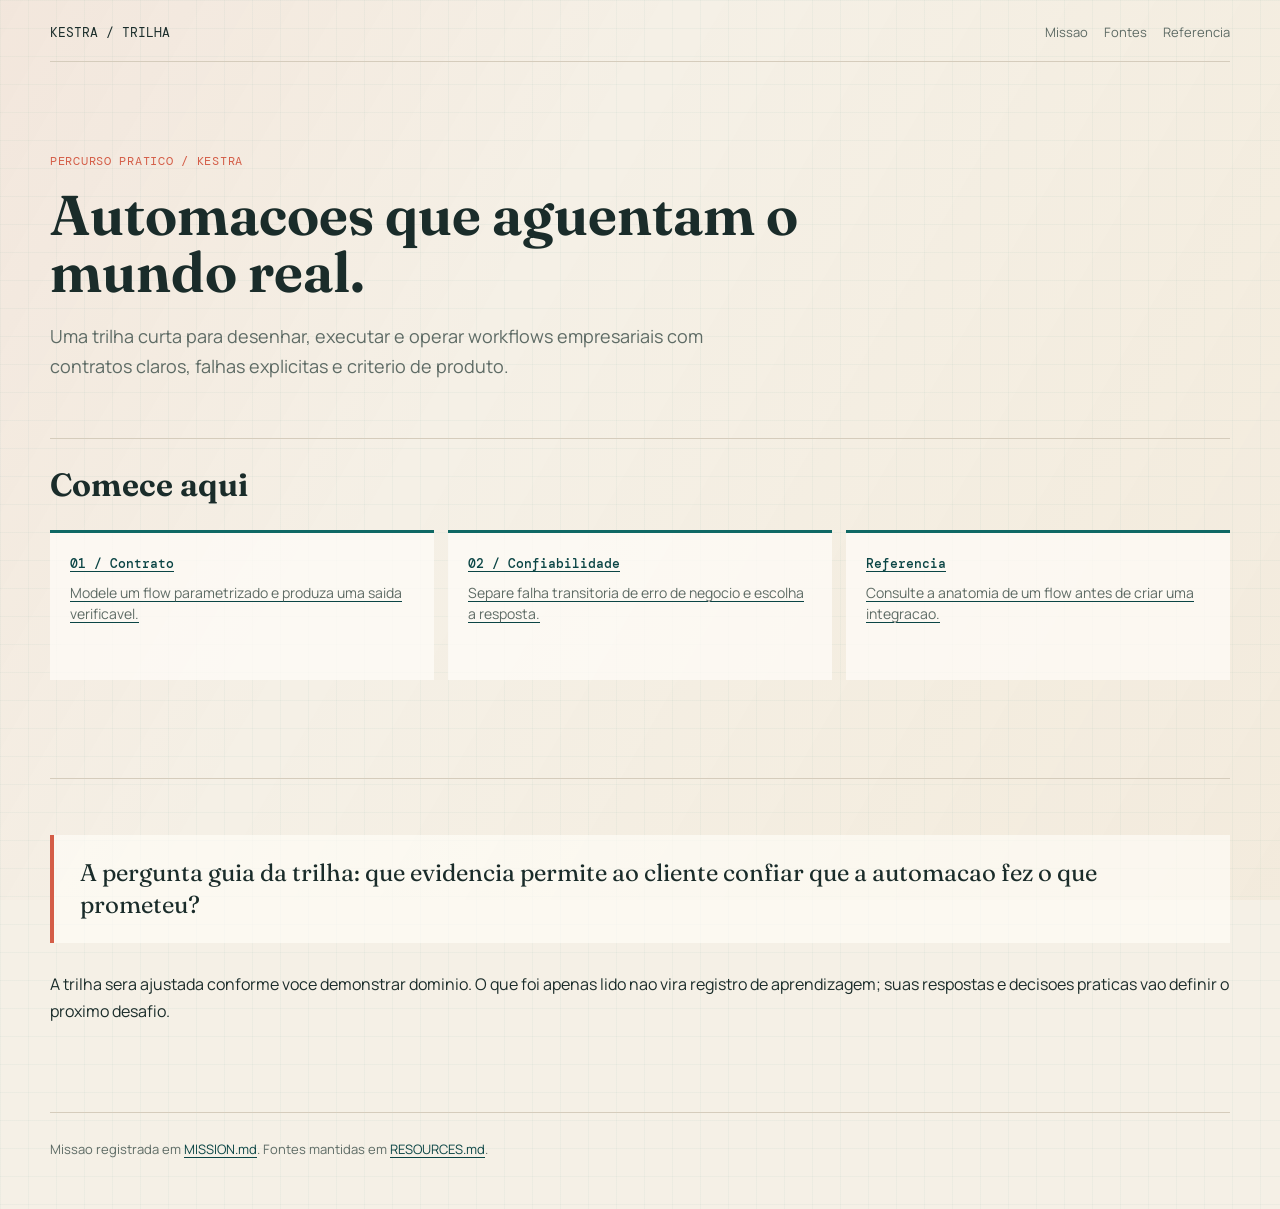
==== lessons/index.html @ 7d152149 "adiciona liçõe 1 e 2" ====
<!doctype html>
<html lang="pt-BR">
<head>
  <meta charset="utf-8">
  <meta name="viewport" content="width=device-width, initial-scale=1">
  <title>Kestra | Trilha de automacoes empresariais</title>
  <link rel="stylesheet" href="../assets/lesson.css">
</head>
<body>
  <div class="site-shell">
    <header class="topbar">
      <a class="brand" href="index.html">Kestra / trilha</a>
      <nav class="topnav" aria-label="Navegacao">
        <a href="../MISSION.md">Missao</a>
        <a href="../RESOURCES.md">Fontes</a>
        <a href="../reference/fluxo-anatomia.html">Referencia</a>
      </nav>
    </header>

    <main>
      <header class="hero">
        <span class="kicker">Percurso pratico / Kestra</span>
        <h1>Automacoes que aguentam o mundo real.</h1>
        <p>Uma trilha curta para desenhar, executar e operar workflows empresariais com contratos claros, falhas explicitas e criterio de produto.</p>
      </header>

      <section class="resource-band">
        <h2>Comece aqui</h2>
        <div class="roadmap-grid">
          <a class="roadmap-item" href="0001-contrato-de-um-flow.html">
            <strong>01 / Contrato</strong>
            <p>Modele um flow parametrizado e produza uma saida verificavel.</p>
          </a>
          <a class="roadmap-item" href="0002-falhas-e-retries.html">
            <strong>02 / Confiabilidade</strong>
            <p>Separe falha transitoria de erro de negocio e escolha a resposta.</p>
          </a>
          <a class="roadmap-item" href="../reference/fluxo-anatomia.html">
            <strong>Referencia</strong>
            <p>Consulte a anatomia de um flow antes de criar uma integracao.</p>
          </a>
        </div>
      </section>

      <section class="resource-band">
        <div class="pull-quote">A pergunta guia da trilha: que evidencia permite ao cliente confiar que a automacao fez o que prometeu?</div>
        <p>A trilha sera ajustada conforme voce demonstrar dominio. O que foi apenas lido nao vira registro de aprendizagem; suas respostas e decisoes praticas vao definir o proximo desafio.</p>
      </section>
    </main>

    <footer class="footer">Missao registrada em <a href="../MISSION.md">MISSION.md</a>. Fontes mantidas em <a href="../RESOURCES.md">RESOURCES.md</a>.</footer>
  </div>
</body>
</html>
---- assets/lesson.css ----
@import url('https://fonts.googleapis.com/css2?family=DM+Mono:wght@400;500&family=Fraunces:opsz,wght@9..144,500;9..144,650;9..144,700&family=Manrope:wght@400;500;600;700&display=swap');

:root {
  --paper: #f5f0e6;
  --paper-deep: #ebe3d4;
  --ink: #1a2c2a;
  --muted: #5e6b65;
  --teal: #0f6864;
  --teal-dark: #0b4545;
  --coral: #d45d47;
  --gold: #d79a36;
  --line: #d5ccbc;
  --code: #132d2d;
  --white: #fffdf8;
  --success: #16644d;
  --danger: #a43f35;
  --shadow: 0 18px 45px rgba(26, 44, 42, 0.09);
}

* {
  box-sizing: border-box;
}

html {
  scroll-behavior: smooth;
}

body {
  margin: 0;
  color: var(--ink);
  background-color: var(--paper);
  background-image:
    linear-gradient(rgba(15, 104, 100, 0.035) 1px, transparent 1px),
    linear-gradient(90deg, rgba(15, 104, 100, 0.035) 1px, transparent 1px);
  background-size: 28px 28px;
  font-family: 'Manrope', 'Segoe UI', sans-serif;
  font-size: 16px;
  line-height: 1.65;
}

body::before {
  position: fixed;
  inset: 0;
  z-index: -1;
  background: linear-gradient(120deg, rgba(212, 93, 71, 0.06), transparent 38%, rgba(215, 154, 54, 0.05));
  content: '';
  pointer-events: none;
}

a {
  color: var(--teal-dark);
  text-decoration-thickness: 1px;
  text-underline-offset: 3px;
}

a:hover {
  color: var(--coral);
}

button,
select,
textarea {
  font: inherit;
}

button {
  cursor: pointer;
}

.site-shell {
  width: min(1180px, calc(100% - 40px));
  margin: 0 auto;
}

.topbar {
  display: flex;
  align-items: center;
  justify-content: space-between;
  gap: 24px;
  padding: 22px 0 18px;
  border-bottom: 1px solid var(--line);
}

.brand {
  color: var(--ink);
  font-family: 'DM Mono', monospace;
  font-size: 13px;
  letter-spacing: 0;
  text-decoration: none;
  text-transform: uppercase;
}

.topnav {
  display: flex;
  flex-wrap: wrap;
  justify-content: flex-end;
  gap: 16px;
  font-size: 13px;
}

.topnav a {
  color: var(--muted);
  text-decoration: none;
}

.topnav a:hover {
  color: var(--coral);
}

.kicker {
  display: inline-block;
  margin: 0 0 14px;
  color: var(--coral);
  font-family: 'DM Mono', monospace;
  font-size: 12px;
  letter-spacing: 0.06em;
  text-transform: uppercase;
}

.hero {
  max-width: 860px;
  padding: 84px 0 56px;
}

.hero h1,
.page-heading h1 {
  max-width: 860px;
  margin: 0;
  color: var(--ink);
  font-family: 'Fraunces', Georgia, serif;
  font-size: 56px;
  font-weight: 650;
  letter-spacing: 0;
  line-height: 1.02;
}

.hero p,
.page-heading p {
  max-width: 720px;
  margin: 22px 0 0;
  color: var(--muted);
  font-size: 18px;
}

.lesson-meta {
  display: flex;
  flex-wrap: wrap;
  gap: 10px 20px;
  margin-top: 24px;
  color: var(--muted);
  font-family: 'DM Mono', monospace;
  font-size: 12px;
}

.lesson-meta span::before {
  display: inline-block;
  width: 7px;
  height: 7px;
  margin: 0 8px 1px 0;
  border-radius: 50%;
  background: var(--gold);
  content: '';
}

.lesson-layout {
  display: grid;
  grid-template-columns: minmax(0, 1.55fr) minmax(250px, 0.75fr);
  gap: 64px;
  align-items: start;
  padding-bottom: 100px;
}

.content-column > section,
.content-column > article {
  padding: 42px 0;
  border-top: 1px solid var(--line);
}

.content-column > section:first-child,
.content-column > article:first-child {
  padding-top: 0;
  border-top: 0;
}

h2,
h3 {
  color: var(--ink);
  font-family: 'Fraunces', Georgia, serif;
  font-weight: 650;
  letter-spacing: 0;
  line-height: 1.15;
}

h2 {
  margin: 0 0 18px;
  font-size: 32px;
}

h3 {
  margin: 28px 0 10px;
  font-size: 22px;
}

p {
  margin: 0 0 16px;
}

.lead {
  color: var(--teal-dark);
  font-size: 20px;
  line-height: 1.5;
}

.pull-quote {
  margin: 28px 0;
  padding: 22px 26px;
  border-left: 4px solid var(--coral);
  background: rgba(255, 253, 248, 0.65);
  font-family: 'Fraunces', Georgia, serif;
  font-size: 24px;
  line-height: 1.35;
}

.definition-grid,
.roadmap-grid {
  display: grid;
  grid-template-columns: repeat(3, minmax(0, 1fr));
  gap: 14px;
  margin: 26px 0;
}

.definition,
.roadmap-item {
  min-height: 150px;
  padding: 20px;
  border-top: 3px solid var(--teal);
  background: rgba(255, 253, 248, 0.72);
}

.definition strong,
.roadmap-item strong {
  display: block;
  margin-bottom: 8px;
  color: var(--teal-dark);
  font-family: 'DM Mono', monospace;
  font-size: 13px;
  font-weight: 500;
}

.definition p,
.roadmap-item p {
  margin: 0;
  color: var(--muted);
  font-size: 14px;
  line-height: 1.5;
}

.code-frame {
  position: relative;
  margin: 24px 0;
  overflow: hidden;
  border: 1px solid rgba(19, 45, 45, 0.25);
  background: var(--code);
  box-shadow: var(--shadow);
}

.code-label {
  display: flex;
  align-items: center;
  justify-content: space-between;
  gap: 12px;
  padding: 10px 16px;
  color: #b9d7cf;
  border-bottom: 1px solid rgba(255, 255, 255, 0.14);
  font-family: 'DM Mono', monospace;
  font-size: 11px;
  letter-spacing: 0.05em;
  text-transform: uppercase;
}

.code-frame pre {
  margin: 0;
  padding: 22px 20px 24px;
  overflow-x: auto;
  color: #edf5e9;
  font-family: 'DM Mono', monospace;
  font-size: 13px;
  line-height: 1.7;
  white-space: pre;
}

.copy-button,
.action-button {
  padding: 8px 12px;
  border: 1px solid currentColor;
  color: inherit;
  background: transparent;
  font-size: 12px;
  font-weight: 700;
}

.copy-button:hover,
.action-button:hover {
  color: var(--gold);
}

.steps {
  display: grid;
  gap: 0;
  margin: 24px 0;
  counter-reset: step;
}

.step {
  display: grid;
  grid-template-columns: 42px minmax(0, 1fr);
  gap: 16px;
  padding: 18px 0;
  border-bottom: 1px solid var(--line);
}

.step::before {
  display: grid;
  width: 32px;
  height: 32px;
  place-items: center;
  border: 1px solid var(--teal);
  color: var(--teal-dark);
  content: counter(step);
  counter-increment: step;
  font-family: 'DM Mono', monospace;
  font-size: 12px;
}

.step strong {
  display: block;
  margin-bottom: 3px;
}

.step p {
  margin: 0;
  color: var(--muted);
}

.practice {
  margin-top: 26px;
  padding: 26px;
  border: 1px solid var(--line);
  border-left: 5px solid var(--gold);
  background: rgba(255, 253, 248, 0.8);
}

.practice h3 {
  margin-top: 0;
}

.quiz {
  margin-top: 20px;
}

.quiz-question {
  margin: 0 0 14px;
  font-weight: 700;
}

.quiz-options {
  display: grid;
  gap: 9px;
}

.quiz-option {
  width: 100%;
  padding: 12px 14px;
  border: 1px solid var(--line);
  color: var(--ink);
  background: var(--white);
  text-align: left;
}

.quiz-option:hover {
  border-color: var(--teal);
  background: #eef5ed;
}

.quiz-option.is-correct {
  border-color: var(--success);
  color: var(--success);
  background: #e4f1e8;
}

.quiz-option.is-wrong {
  border-color: var(--danger);
  color: var(--danger);
  background: #f8e7e1;
}

.quiz-feedback {
  min-height: 28px;
  margin: 14px 0 0;
  color: var(--muted);
  font-size: 14px;
}

.quiz-feedback.is-visible {
  color: var(--teal-dark);
}

.side-column {
  position: sticky;
  top: 20px;
}

.side-note {
  padding: 22px 0;
  border-top: 3px solid var(--coral);
}

.side-note + .side-note {
  border-top: 1px solid var(--line);
}

.side-note h3 {
  margin: 0 0 10px;
  font-size: 20px;
}

.side-note p,
.side-note li {
  color: var(--muted);
  font-size: 14px;
}

.side-note ul {
  margin: 0;
  padding-left: 18px;
}

.source-list {
  display: grid;
  gap: 12px;
  margin: 20px 0 0;
  padding: 0;
  list-style: none;
}

.source-list li {
  padding-left: 18px;
  border-left: 2px solid var(--gold);
}

.source-list small {
  display: block;
  color: var(--muted);
}

.footer {
  padding: 26px 0 48px;
  border-top: 1px solid var(--line);
  color: var(--muted);
  font-size: 13px;
}

.page-heading {
  max-width: 820px;
  padding: 72px 0 44px;
}

.page-heading h1 {
  font-size: 50px;
}

.resource-band {
  padding: 28px 0 72px;
  border-top: 1px solid var(--line);
}

.table-wrap {
  overflow-x: auto;
}

table {
  width: 100%;
  border-collapse: collapse;
  background: rgba(255, 253, 248, 0.64);
}

th,
td {
  padding: 14px 16px;
  border-bottom: 1px solid var(--line);
  text-align: left;
  vertical-align: top;
}

th {
  color: var(--teal-dark);
  font-family: 'DM Mono', monospace;
  font-size: 12px;
  font-weight: 500;
  text-transform: uppercase;
}

td {
  font-size: 14px;
}

@media (max-width: 800px) {
  .site-shell {
    width: min(100% - 28px, 680px);
  }

  .topbar {
    align-items: flex-start;
    flex-direction: column;
    gap: 12px;
  }

  .topnav {
    justify-content: flex-start;
  }

  .hero,
  .page-heading {
    padding-top: 56px;
  }

  .hero h1,
  .page-heading h1 {
    font-size: 40px;
  }

  .hero p,
  .page-heading p {
    font-size: 17px;
  }

  .lesson-layout {
    display: block;
  }

  .side-column {
    position: static;
    margin-top: 20px;
  }

  .definition-grid,
  .roadmap-grid {
    grid-template-columns: 1fr;
  }

  h2 {
    font-size: 28px;
  }
}

@media print {
  body {
    background: #fff;
  }

  body::before,
  .topnav,
  .copy-button,
  .quiz,
  .side-column {
    display: none !important;
  }

  .site-shell {
    width: 100%;
  }

  .hero,
  .page-heading {
    padding-top: 20px;
  }

  .code-frame {
    color: #000;
    box-shadow: none;
  }
}
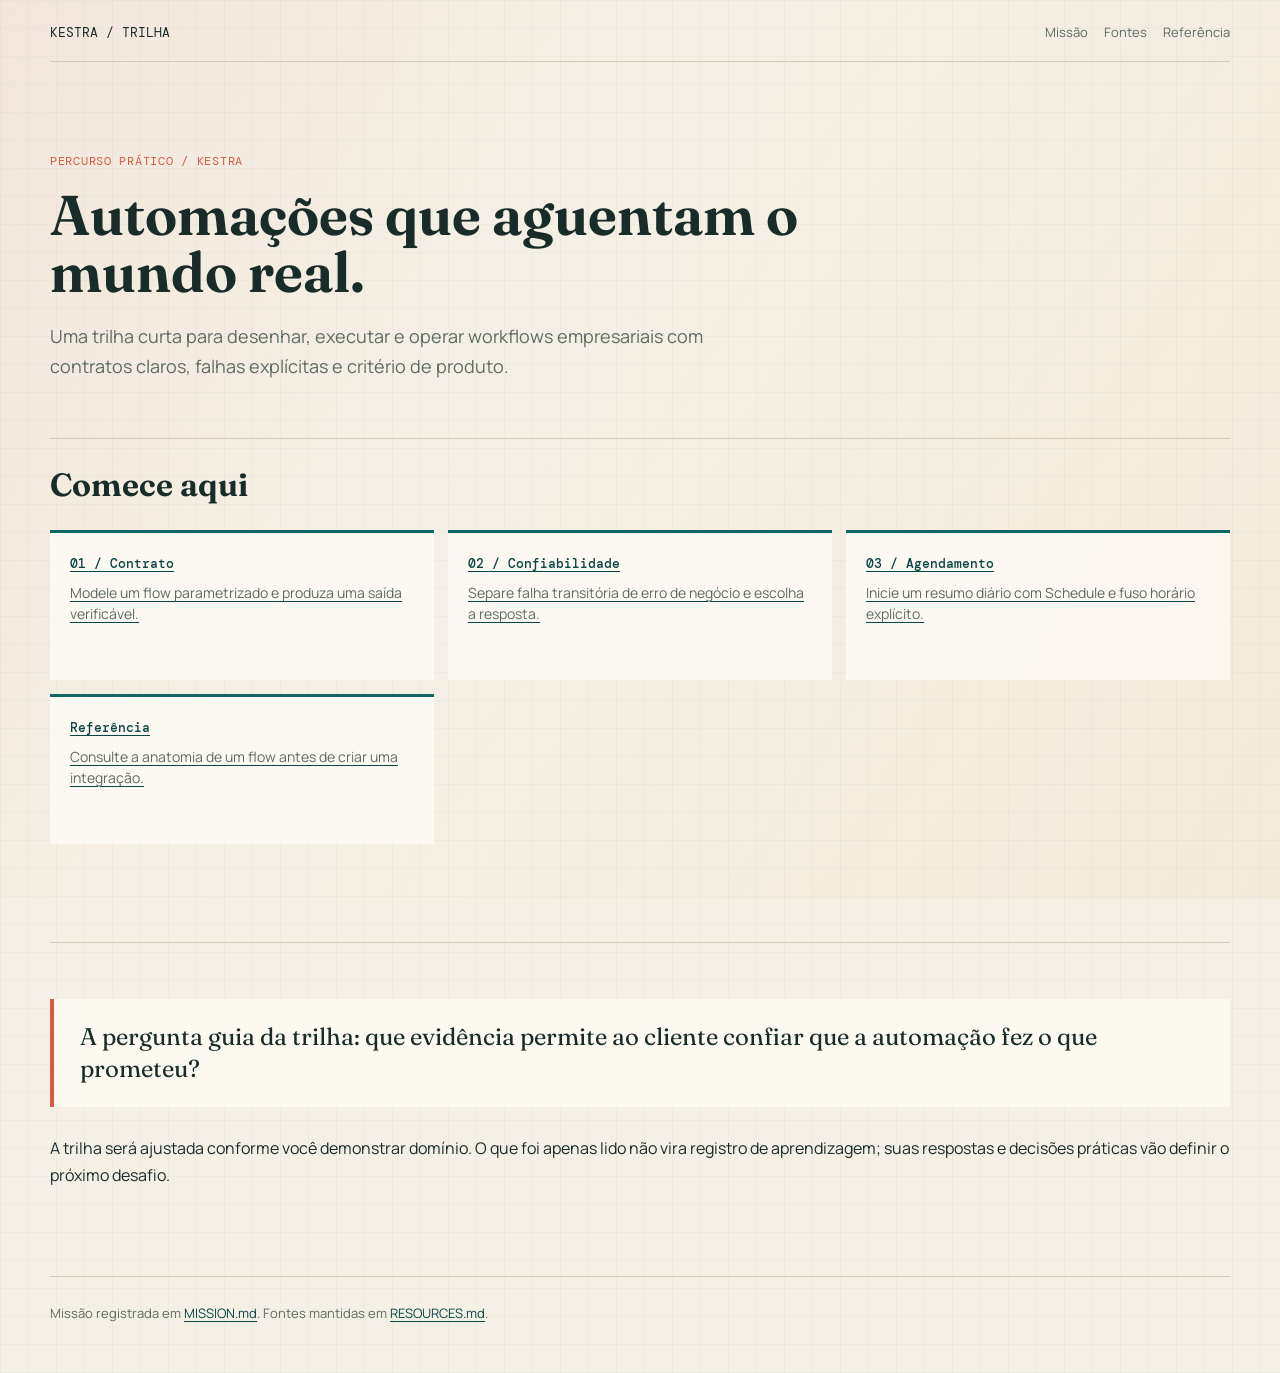
==== commit 72cf955d: "Refactor lesson content for clarity and consistency in Portuguese - Updated titles and navigation la" ====
--- a/lessons/index.html
+++ b/lessons/index.html
@@ -3,25 +3,25 @@
 <head>
   <meta charset="utf-8">
   <meta name="viewport" content="width=device-width, initial-scale=1">
-  <title>Kestra | Trilha de automacoes empresariais</title>
+  <title>Kestra | Trilha de automações empresariais</title>
   <link rel="stylesheet" href="../assets/lesson.css">
 </head>
 <body>
   <div class="site-shell">
     <header class="topbar">
       <a class="brand" href="index.html">Kestra / trilha</a>
-      <nav class="topnav" aria-label="Navegacao">
-        <a href="../MISSION.md">Missao</a>
+      <nav class="topnav" aria-label="Navegação">
+        <a href="../MISSION.md">Missão</a>
         <a href="../RESOURCES.md">Fontes</a>
-        <a href="../reference/fluxo-anatomia.html">Referencia</a>
+        <a href="../reference/fluxo-anatomia.html">Referência</a>
       </nav>
     </header>
 
     <main>
       <header class="hero">
-        <span class="kicker">Percurso pratico / Kestra</span>
-        <h1>Automacoes que aguentam o mundo real.</h1>
-        <p>Uma trilha curta para desenhar, executar e operar workflows empresariais com contratos claros, falhas explicitas e criterio de produto.</p>
+        <span class="kicker">Percurso prático / Kestra</span>
+        <h1>Automações que aguentam o mundo real.</h1>
+        <p>Uma trilha curta para desenhar, executar e operar workflows empresariais com contratos claros, falhas explícitas e critério de produto.</p>
       </header>
 
       <section class="resource-band">
@@ -29,26 +29,30 @@
         <div class="roadmap-grid">
           <a class="roadmap-item" href="0001-contrato-de-um-flow.html">
             <strong>01 / Contrato</strong>
-            <p>Modele um flow parametrizado e produza uma saida verificavel.</p>
+            <p>Modele um flow parametrizado e produza uma saída verificável.</p>
           </a>
           <a class="roadmap-item" href="0002-falhas-e-retries.html">
             <strong>02 / Confiabilidade</strong>
-            <p>Separe falha transitoria de erro de negocio e escolha a resposta.</p>
+            <p>Separe falha transitória de erro de negócio e escolha a resposta.</p>
+          </a>
+          <a class="roadmap-item" href="0003-agendamento-e-fuso.html">
+            <strong>03 / Agendamento</strong>
+            <p>Inicie um resumo diário com Schedule e fuso horário explícito.</p>
           </a>
           <a class="roadmap-item" href="../reference/fluxo-anatomia.html">
-            <strong>Referencia</strong>
-            <p>Consulte a anatomia de um flow antes de criar uma integracao.</p>
+            <strong>Referência</strong>
+            <p>Consulte a anatomia de um flow antes de criar uma integração.</p>
           </a>
         </div>
       </section>
 
       <section class="resource-band">
-        <div class="pull-quote">A pergunta guia da trilha: que evidencia permite ao cliente confiar que a automacao fez o que prometeu?</div>
-        <p>A trilha sera ajustada conforme voce demonstrar dominio. O que foi apenas lido nao vira registro de aprendizagem; suas respostas e decisoes praticas vao definir o proximo desafio.</p>
+        <div class="pull-quote">A pergunta guia da trilha: que evidência permite ao cliente confiar que a automação fez o que prometeu?</div>
+        <p>A trilha será ajustada conforme você demonstrar domínio. O que foi apenas lido não vira registro de aprendizagem; suas respostas e decisões práticas vão definir o próximo desafio.</p>
       </section>
     </main>
 
-    <footer class="footer">Missao registrada em <a href="../MISSION.md">MISSION.md</a>. Fontes mantidas em <a href="../RESOURCES.md">RESOURCES.md</a>.</footer>
+    <footer class="footer">Missão registrada em <a href="../MISSION.md">MISSION.md</a>. Fontes mantidas em <a href="../RESOURCES.md">RESOURCES.md</a>.</footer>
   </div>
 </body>
 </html>
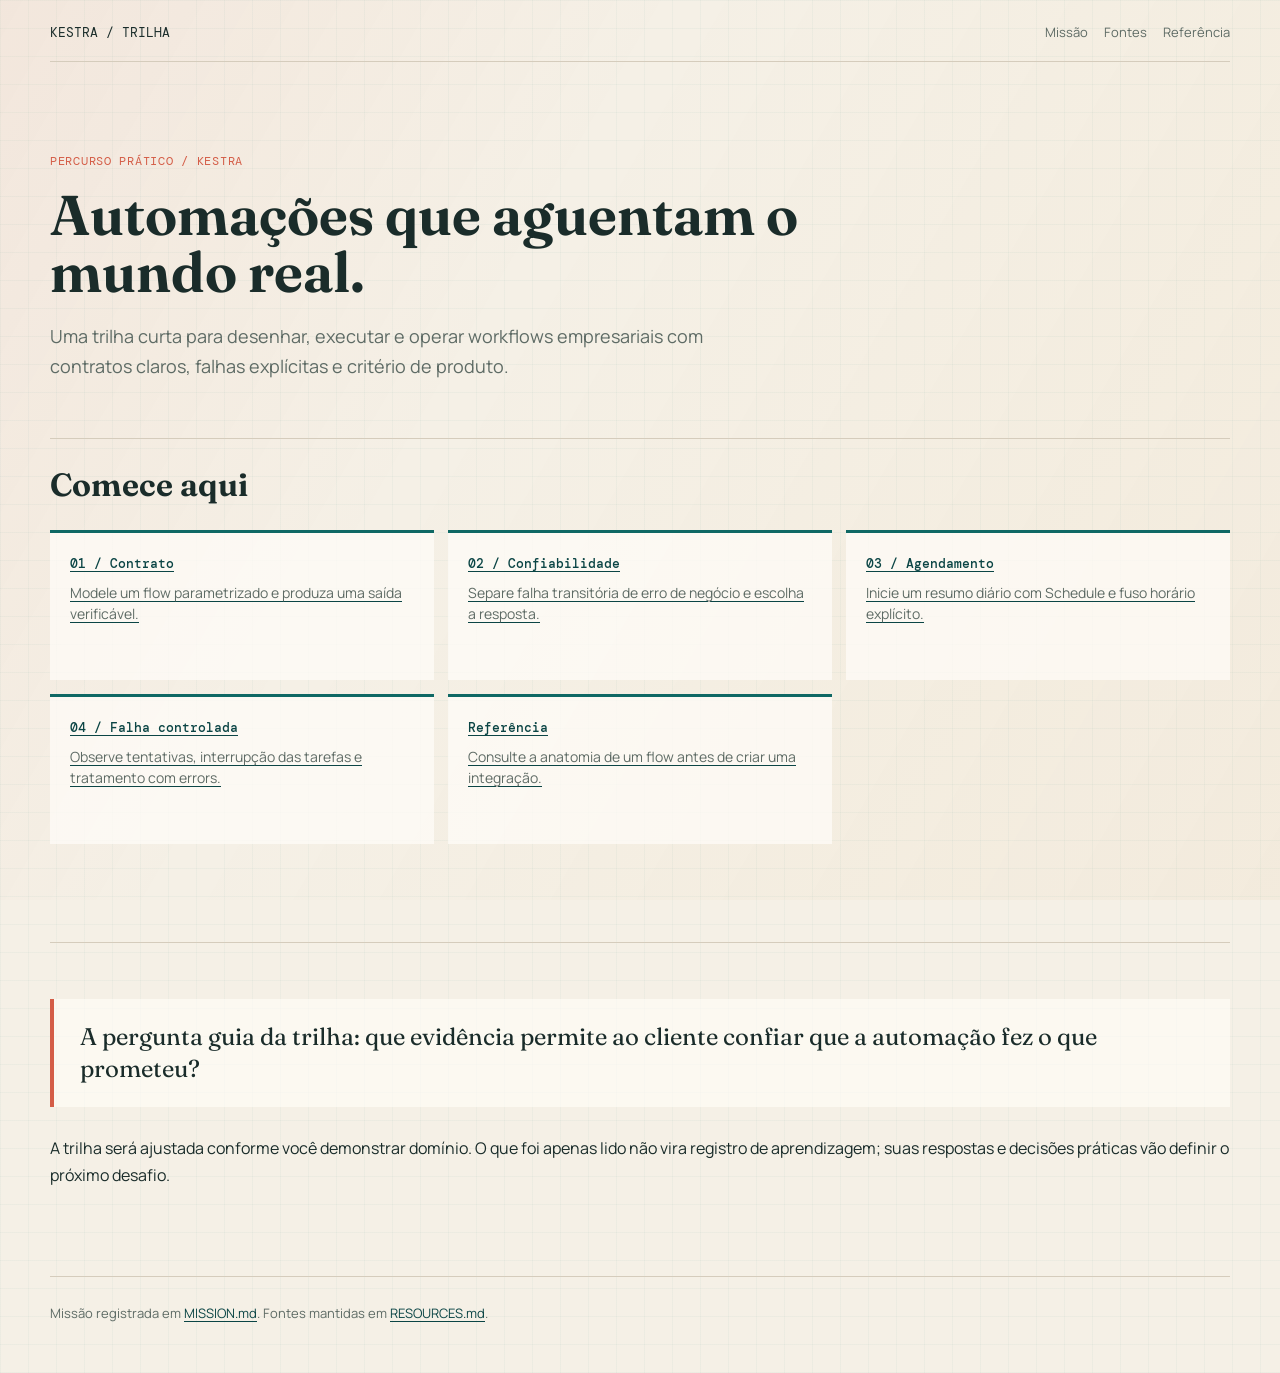
==== commit 89dbd518: "Atualiza lições e notas com informações sobre agendamento, recuperação de falhas e práticas de execu" ====
--- a/lessons/index.html
+++ b/lessons/index.html
@@ -39,6 +39,10 @@
             <strong>03 / Agendamento</strong>
             <p>Inicie um resumo diário com Schedule e fuso horário explícito.</p>
           </a>
+          <a class="roadmap-item" href="0004-falha-controlada.html">
+            <strong>04 / Falha controlada</strong>
+            <p>Observe tentativas, interrupção das tarefas e tratamento com errors.</p>
+          </a>
           <a class="roadmap-item" href="../reference/fluxo-anatomia.html">
             <strong>Referência</strong>
             <p>Consulte a anatomia de um flow antes de criar uma integração.</p>
